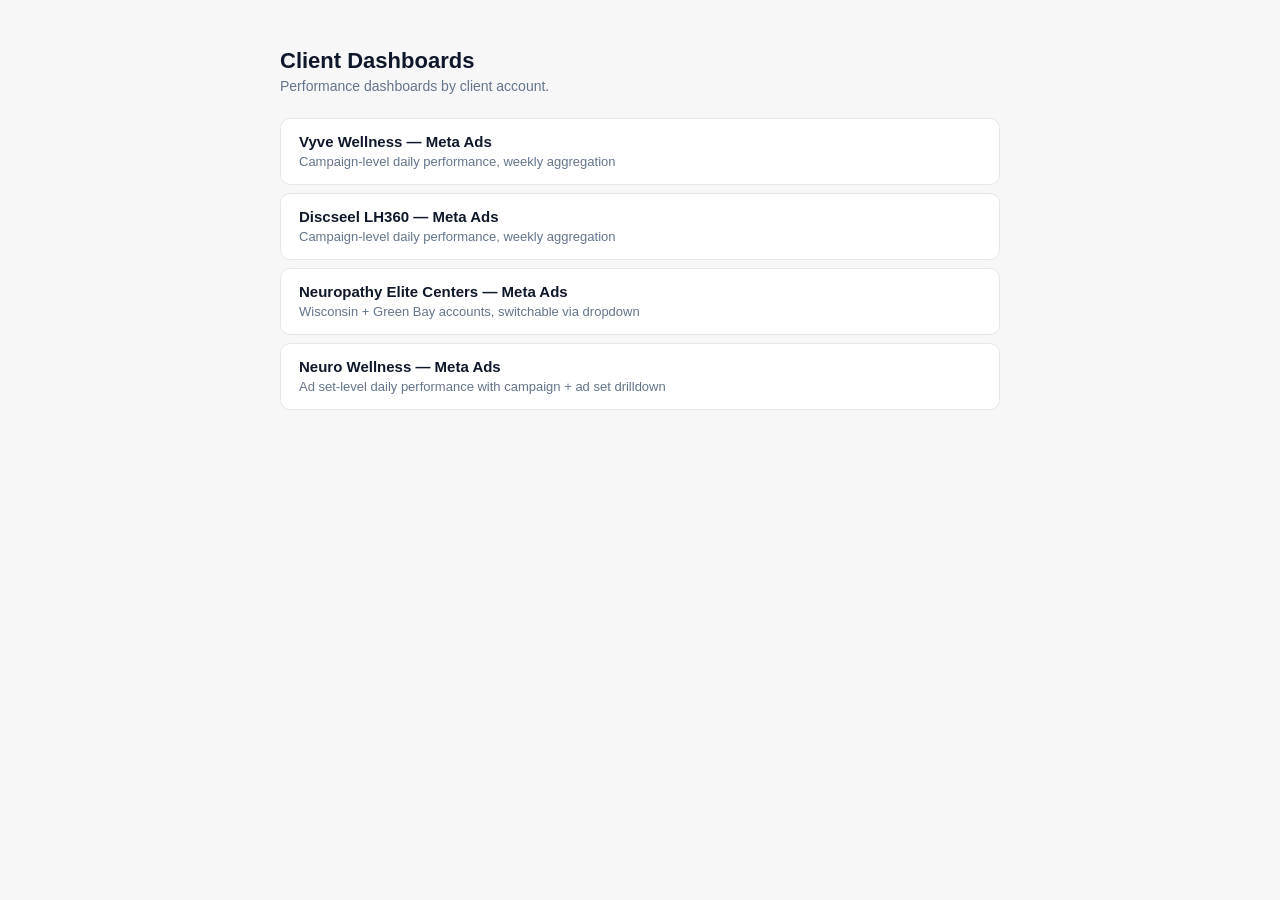
==== index.html @ 6cd64ff6 "Add Neuro Wellness dashboard (adset-level)" ====
<!DOCTYPE html>
<html lang="en">
<head>
  <meta charset="UTF-8" />
  <meta name="viewport" content="width=device-width, initial-scale=1.0" />
  <meta name="robots" content="noindex,nofollow" />
  <title>Client Dashboards</title>
  <style>
    body { font-family: -apple-system, BlinkMacSystemFont, "Segoe UI", sans-serif;
      background: #f7f7f8; color: #0f172a; margin: 0; padding: 48px 24px; }
    .wrap { max-width: 720px; margin: 0 auto; }
    h1 { font-size: 22px; margin: 0 0 4px; }
    p.sub { color: #64748b; margin: 0 0 24px; font-size: 14px; }
    ul { list-style: none; padding: 0; margin: 0; display: flex; flex-direction: column; gap: 8px; }
    li a { display: block; padding: 14px 18px; background: #fff; border: 1px solid #e5e7eb;
      border-radius: 10px; text-decoration: none; color: #0f172a;
      transition: border-color 0.15s, box-shadow 0.15s; }
    li a:hover { border-color: #4f46e5; box-shadow: 0 0 0 3px #eef2ff; }
    li a strong { display: block; font-size: 15px; margin-bottom: 2px; }
    li a span { color: #64748b; font-size: 13px; }
  </style>
</head>
<body>
  <div class="wrap">
    <h1>Client Dashboards</h1>
    <p class="sub">Performance dashboards by client account.</p>
    <ul>
      <li><a href="vyve-meta/">
        <strong>Vyve Wellness — Meta Ads</strong>
        <span>Campaign-level daily performance, weekly aggregation</span>
      </a></li>
      <li><a href="discseel-meta/">
        <strong>Discseel LH360 — Meta Ads</strong>
        <span>Campaign-level daily performance, weekly aggregation</span>
      </a></li>
      <li><a href="neuropathy-meta/">
        <strong>Neuropathy Elite Centers — Meta Ads</strong>
        <span>Wisconsin + Green Bay accounts, switchable via dropdown</span>
      </a></li>
      <li><a href="neuro-wellness-meta/">
        <strong>Neuro Wellness — Meta Ads</strong>
        <span>Ad set-level daily performance with campaign + ad set drilldown</span>
      </a></li>
    </ul>
  </div>
</body>
</html>
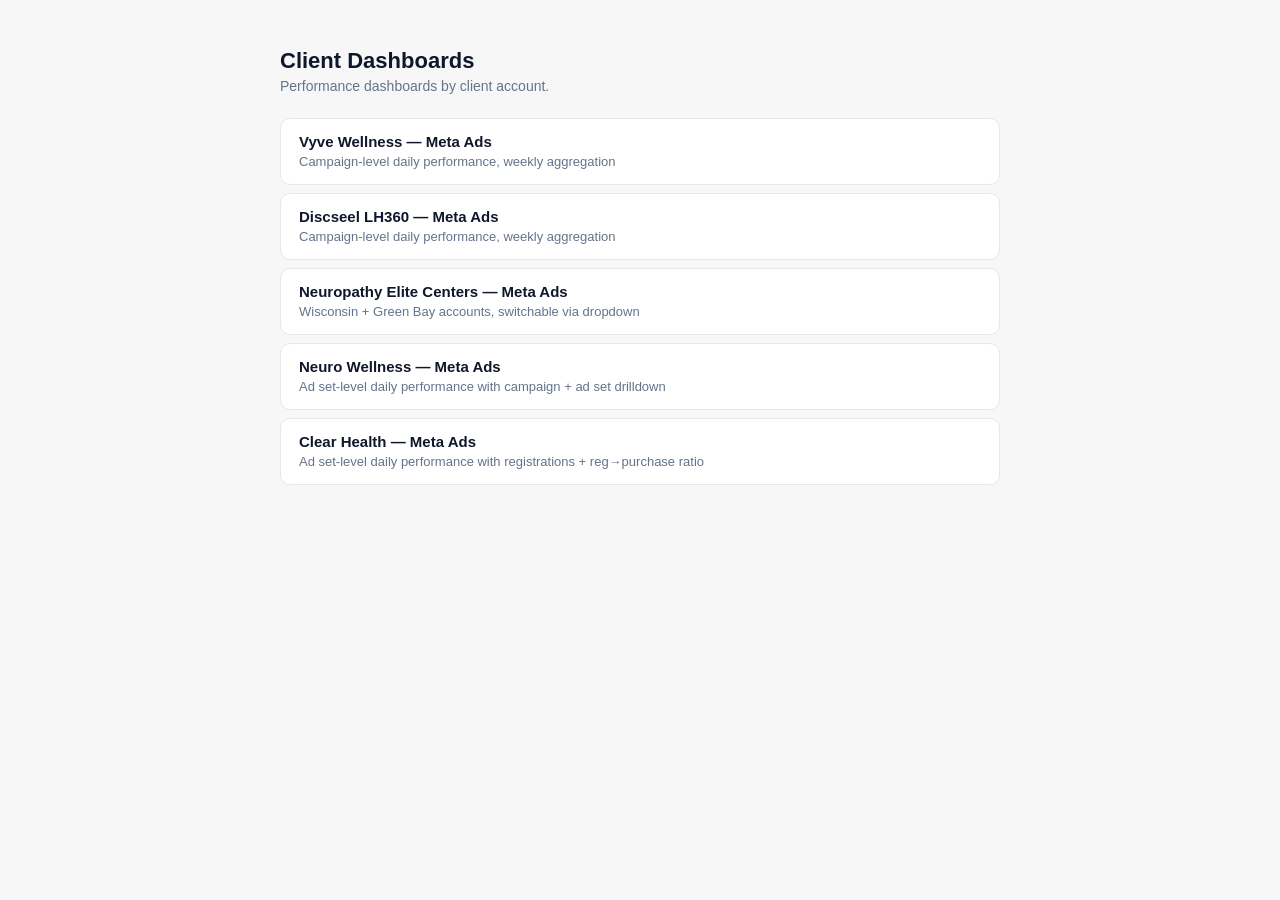
==== commit 4fc2d93e: "Add Clear Health dashboard (adset-level with reg→purchase ratio) Co-Authored-By: Claude Opus 4.7 (1M" ====
--- a/index.html
+++ b/index.html
@@ -41,6 +41,10 @@
         <strong>Neuro Wellness — Meta Ads</strong>
         <span>Ad set-level daily performance with campaign + ad set drilldown</span>
       </a></li>
+      <li><a href="clear-health-meta/">
+        <strong>Clear Health — Meta Ads</strong>
+        <span>Ad set-level daily performance with registrations + reg→purchase ratio</span>
+      </a></li>
     </ul>
   </div>
 </body>
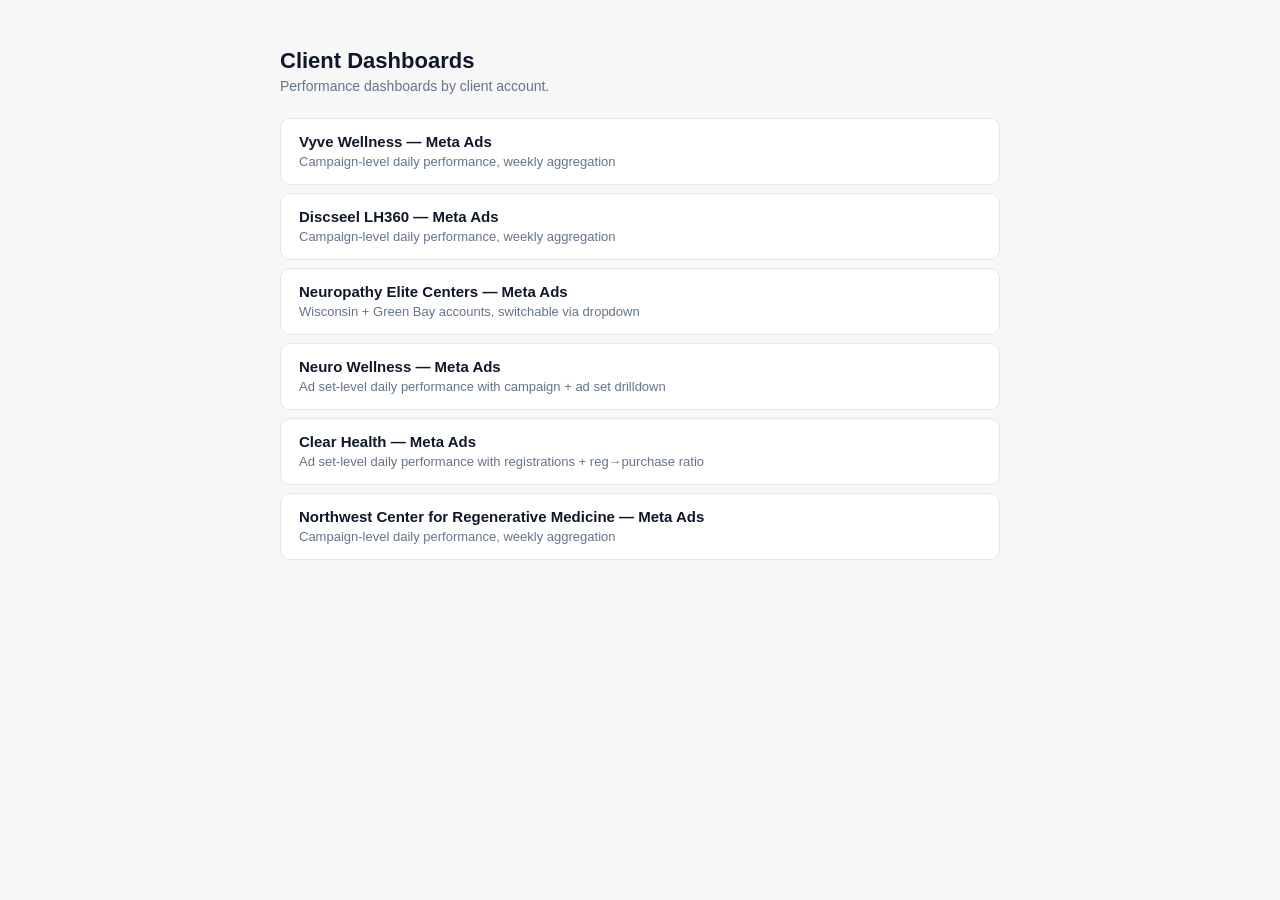
==== commit ad240319: "Add Northwest Center for Regenerative Medicine Meta Ads dashboard Co-Authored-By: Claude Sonnet 4.6 " ====
--- a/index.html
+++ b/index.html
@@ -45,6 +45,10 @@
         <strong>Clear Health — Meta Ads</strong>
         <span>Ad set-level daily performance with registrations + reg→purchase ratio</span>
       </a></li>
+      <li><a href="northwest-regenerative-meta/">
+        <strong>Northwest Center for Regenerative Medicine — Meta Ads</strong>
+        <span>Campaign-level daily performance, weekly aggregation</span>
+      </a></li>
     </ul>
   </div>
 </body>
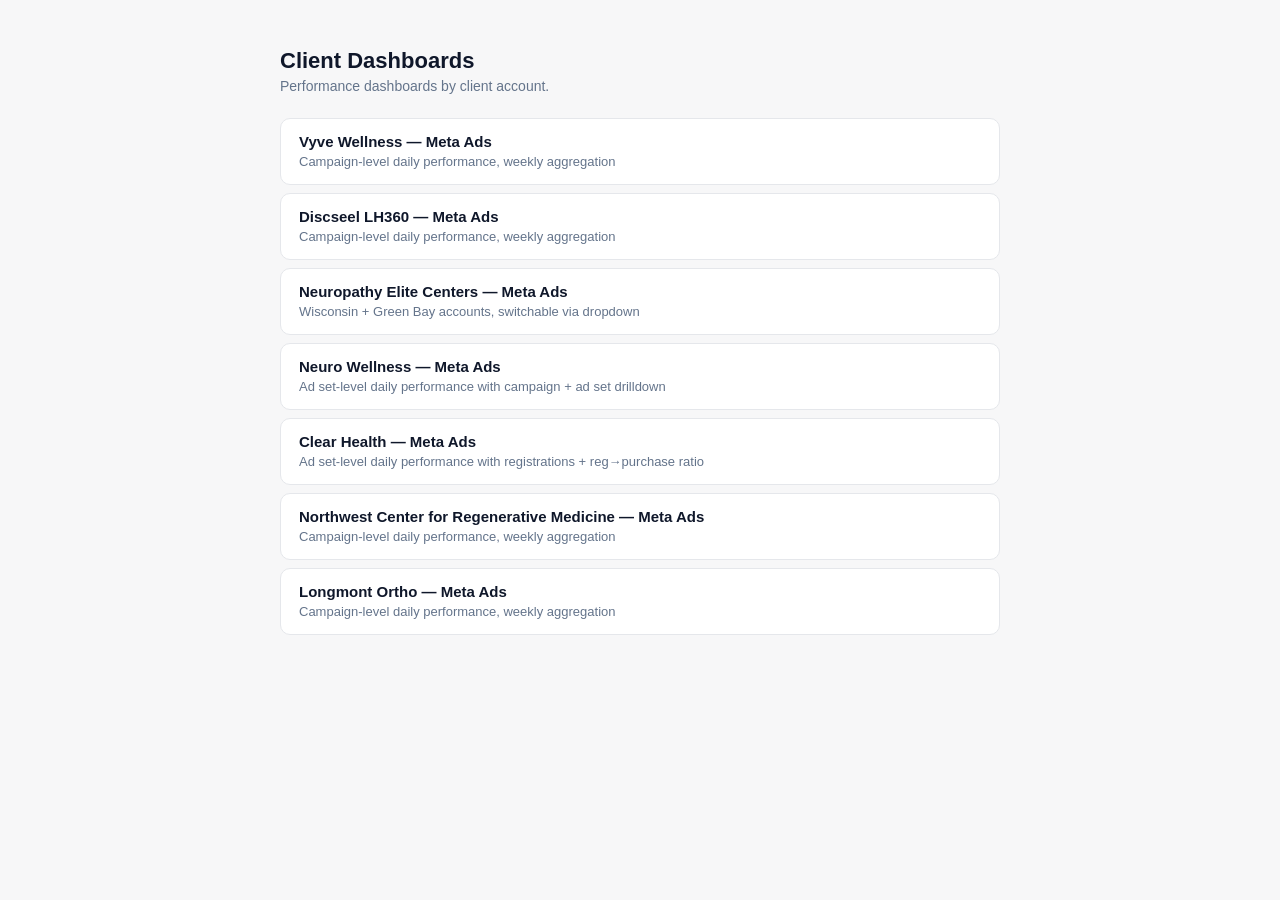
==== commit a2758cf3: "Add Longmont Ortho Meta Ads dashboard Co-Authored-By: Claude Sonnet 4.6 <noreply@anthropic.com>" ====
--- a/index.html
+++ b/index.html
@@ -49,6 +49,10 @@
         <strong>Northwest Center for Regenerative Medicine — Meta Ads</strong>
         <span>Campaign-level daily performance, weekly aggregation</span>
       </a></li>
+      <li><a href="longmont-ortho-meta/">
+        <strong>Longmont Ortho — Meta Ads</strong>
+        <span>Campaign-level daily performance, weekly aggregation</span>
+      </a></li>
     </ul>
   </div>
 </body>
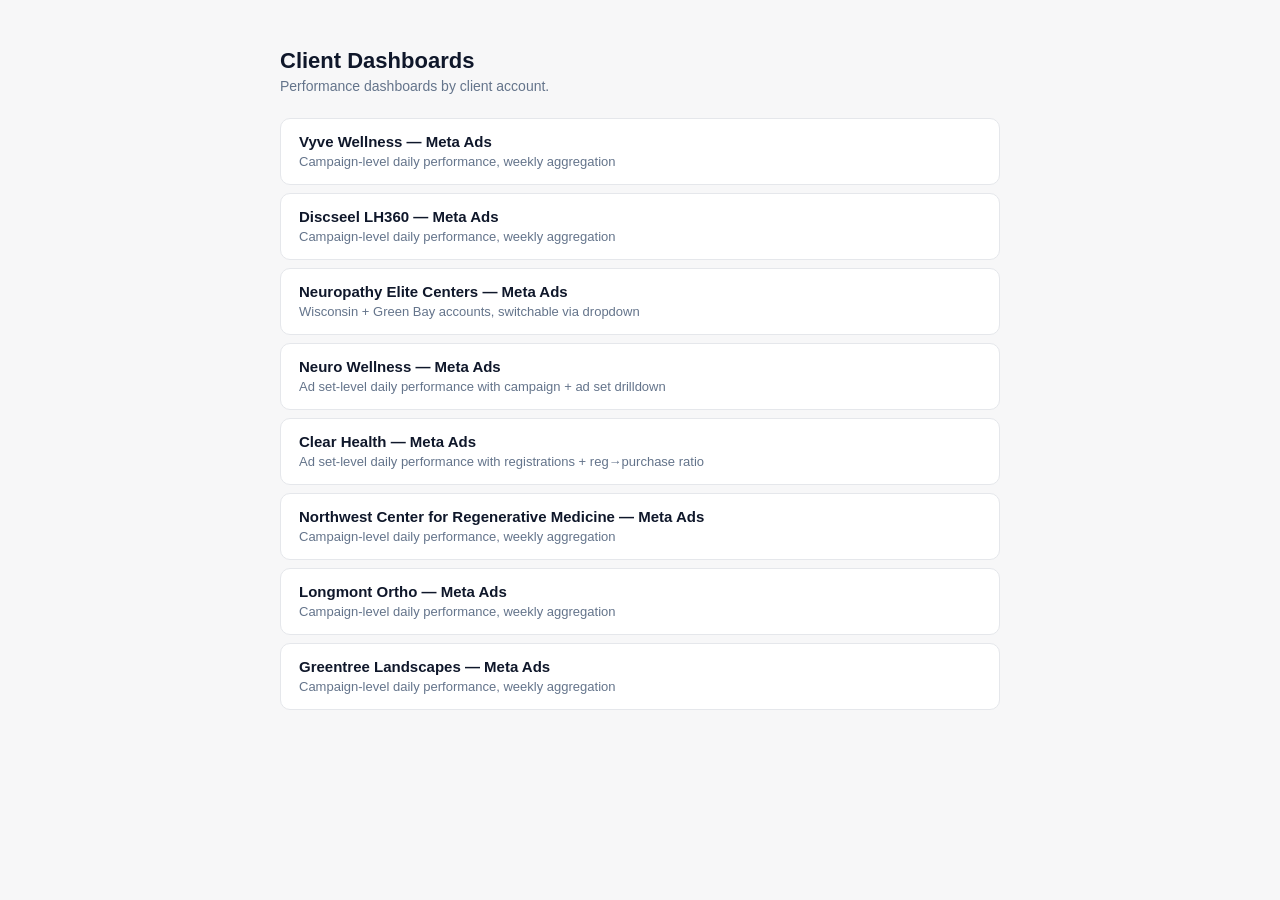
==== commit aca6ff19: "Add Greentree Landscapes Meta Ads dashboard Co-Authored-By: Claude Sonnet 4.6 <noreply@anthropic.com" ====
--- a/index.html
+++ b/index.html
@@ -53,6 +53,10 @@
         <strong>Longmont Ortho — Meta Ads</strong>
         <span>Campaign-level daily performance, weekly aggregation</span>
       </a></li>
+      <li><a href="greentree-meta/">
+        <strong>Greentree Landscapes — Meta Ads</strong>
+        <span>Campaign-level daily performance, weekly aggregation</span>
+      </a></li>
     </ul>
   </div>
 </body>
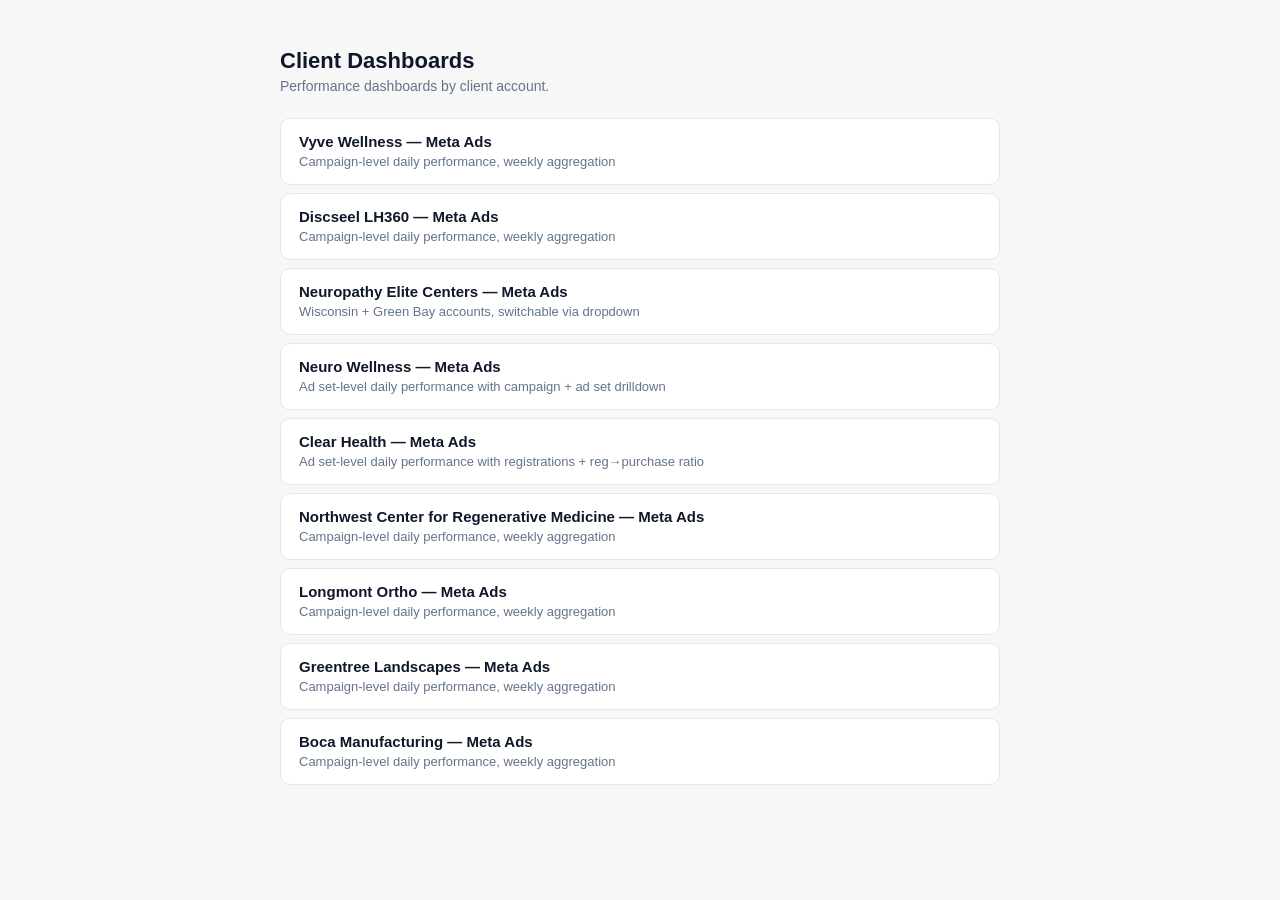
==== commit ed91d45c: "Add Boca Manufacturing Meta Ads dashboard Co-Authored-By: Claude Sonnet 4.6 <noreply@anthropic.com>" ====
--- a/index.html
+++ b/index.html
@@ -57,6 +57,10 @@
         <strong>Greentree Landscapes — Meta Ads</strong>
         <span>Campaign-level daily performance, weekly aggregation</span>
       </a></li>
+      <li><a href="boca-meta/">
+        <strong>Boca Manufacturing — Meta Ads</strong>
+        <span>Campaign-level daily performance, weekly aggregation</span>
+      </a></li>
     </ul>
   </div>
 </body>
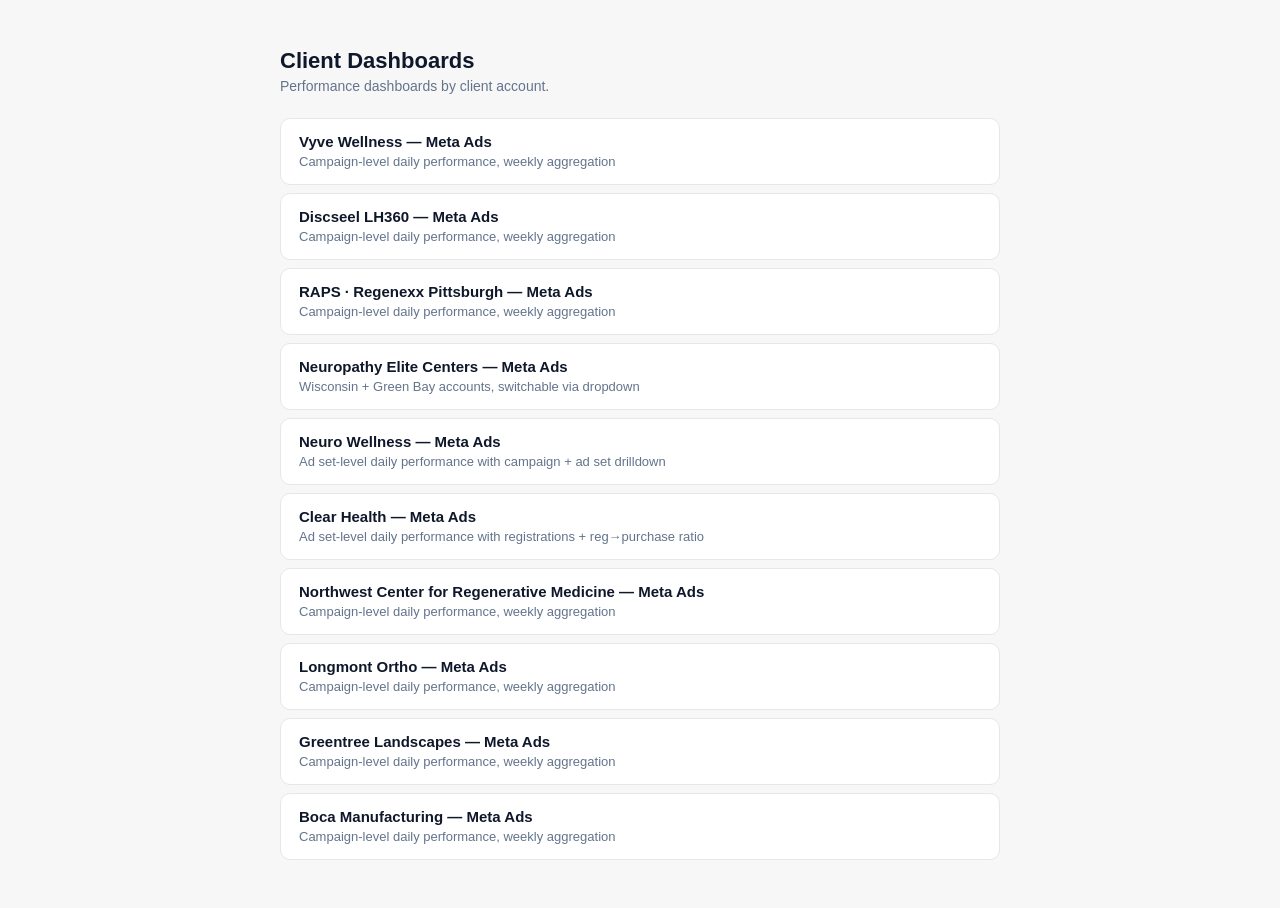
==== commit 08b2cc22: "feat(raps): add RAPS / Regenexx Pittsburgh Meta dashboard Cloned from discseel-meta (status filter +" ====
--- a/index.html
+++ b/index.html
@@ -33,6 +33,10 @@
         <strong>Discseel LH360 — Meta Ads</strong>
         <span>Campaign-level daily performance, weekly aggregation</span>
       </a></li>
+      <li><a href="raps-meta/">
+        <strong>RAPS · Regenexx Pittsburgh — Meta Ads</strong>
+        <span>Campaign-level daily performance, weekly aggregation</span>
+      </a></li>
       <li><a href="neuropathy-meta/">
         <strong>Neuropathy Elite Centers — Meta Ads</strong>
         <span>Wisconsin + Green Bay accounts, switchable via dropdown</span>
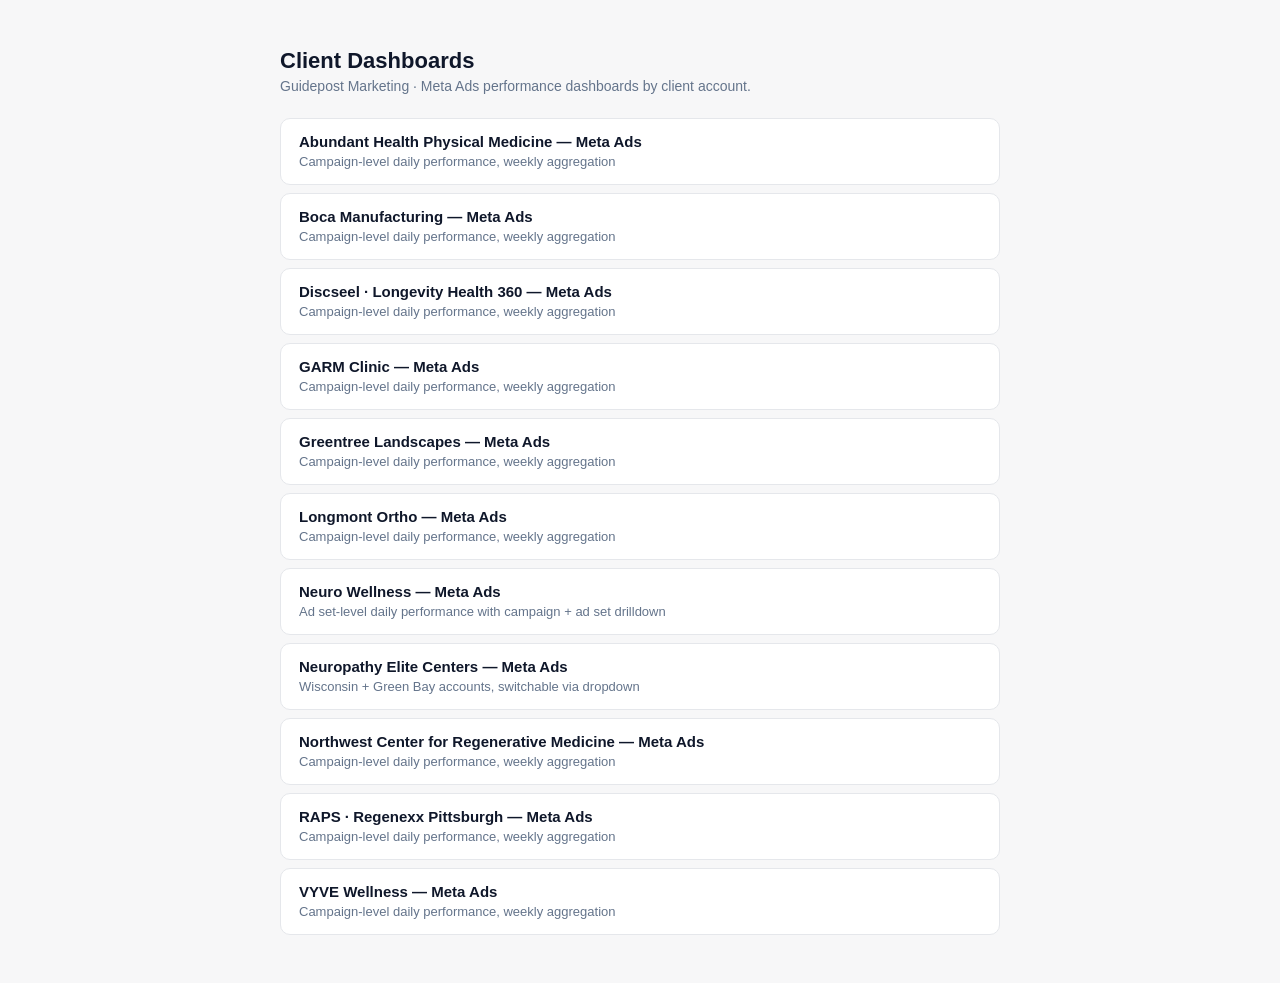
==== commit af105d86: "feat(dashboards): add Abundant Health + GARM Clinic, scope index to Guidepost Index page now lists a" ====
--- a/index.html
+++ b/index.html
@@ -23,46 +23,50 @@
 <body>
   <div class="wrap">
     <h1>Client Dashboards</h1>
-    <p class="sub">Performance dashboards by client account.</p>
+    <p class="sub">Guidepost Marketing &middot; Meta Ads performance dashboards by client account.</p>
     <ul>
-      <li><a href="vyve-meta/">
-        <strong>Vyve Wellness — Meta Ads</strong>
+      <li><a href="abundant-health-meta/">
+        <strong>Abundant Health Physical Medicine — Meta Ads</strong>
+        <span>Campaign-level daily performance, weekly aggregation</span>
+      </a></li>
+      <li><a href="boca-meta/">
+        <strong>Boca Manufacturing — Meta Ads</strong>
         <span>Campaign-level daily performance, weekly aggregation</span>
       </a></li>
       <li><a href="discseel-meta/">
-        <strong>Discseel LH360 — Meta Ads</strong>
+        <strong>Discseel · Longevity Health 360 — Meta Ads</strong>
+        <span>Campaign-level daily performance, weekly aggregation</span>
+      </a></li>
+      <li><a href="garm-clinic-meta/">
+        <strong>GARM Clinic — Meta Ads</strong>
+        <span>Campaign-level daily performance, weekly aggregation</span>
+      </a></li>
+      <li><a href="greentree-meta/">
+        <strong>Greentree Landscapes — Meta Ads</strong>
+        <span>Campaign-level daily performance, weekly aggregation</span>
+      </a></li>
+      <li><a href="longmont-ortho-meta/">
+        <strong>Longmont Ortho — Meta Ads</strong>
+        <span>Campaign-level daily performance, weekly aggregation</span>
+      </a></li>
+      <li><a href="neuro-wellness-meta/">
+        <strong>Neuro Wellness — Meta Ads</strong>
+        <span>Ad set-level daily performance with campaign + ad set drilldown</span>
+      </a></li>
+      <li><a href="neuropathy-meta/">
+        <strong>Neuropathy Elite Centers — Meta Ads</strong>
+        <span>Wisconsin + Green Bay accounts, switchable via dropdown</span>
+      </a></li>
+      <li><a href="northwest-regenerative-meta/">
+        <strong>Northwest Center for Regenerative Medicine — Meta Ads</strong>
         <span>Campaign-level daily performance, weekly aggregation</span>
       </a></li>
       <li><a href="raps-meta/">
         <strong>RAPS · Regenexx Pittsburgh — Meta Ads</strong>
         <span>Campaign-level daily performance, weekly aggregation</span>
       </a></li>
-      <li><a href="neuropathy-meta/">
-        <strong>Neuropathy Elite Centers — Meta Ads</strong>
-        <span>Wisconsin + Green Bay accounts, switchable via dropdown</span>
-      </a></li>
-      <li><a href="neuro-wellness-meta/">
-        <strong>Neuro Wellness — Meta Ads</strong>
-        <span>Ad set-level daily performance with campaign + ad set drilldown</span>
-      </a></li>
-      <li><a href="clear-health-meta/">
-        <strong>Clear Health — Meta Ads</strong>
-        <span>Ad set-level daily performance with registrations + reg→purchase ratio</span>
-      </a></li>
-      <li><a href="northwest-regenerative-meta/">
-        <strong>Northwest Center for Regenerative Medicine — Meta Ads</strong>
-        <span>Campaign-level daily performance, weekly aggregation</span>
-      </a></li>
-      <li><a href="longmont-ortho-meta/">
-        <strong>Longmont Ortho — Meta Ads</strong>
-        <span>Campaign-level daily performance, weekly aggregation</span>
-      </a></li>
-      <li><a href="greentree-meta/">
-        <strong>Greentree Landscapes — Meta Ads</strong>
-        <span>Campaign-level daily performance, weekly aggregation</span>
-      </a></li>
-      <li><a href="boca-meta/">
-        <strong>Boca Manufacturing — Meta Ads</strong>
+      <li><a href="vyve-meta/">
+        <strong>VYVE Wellness — Meta Ads</strong>
         <span>Campaign-level daily performance, weekly aggregation</span>
       </a></li>
     </ul>
